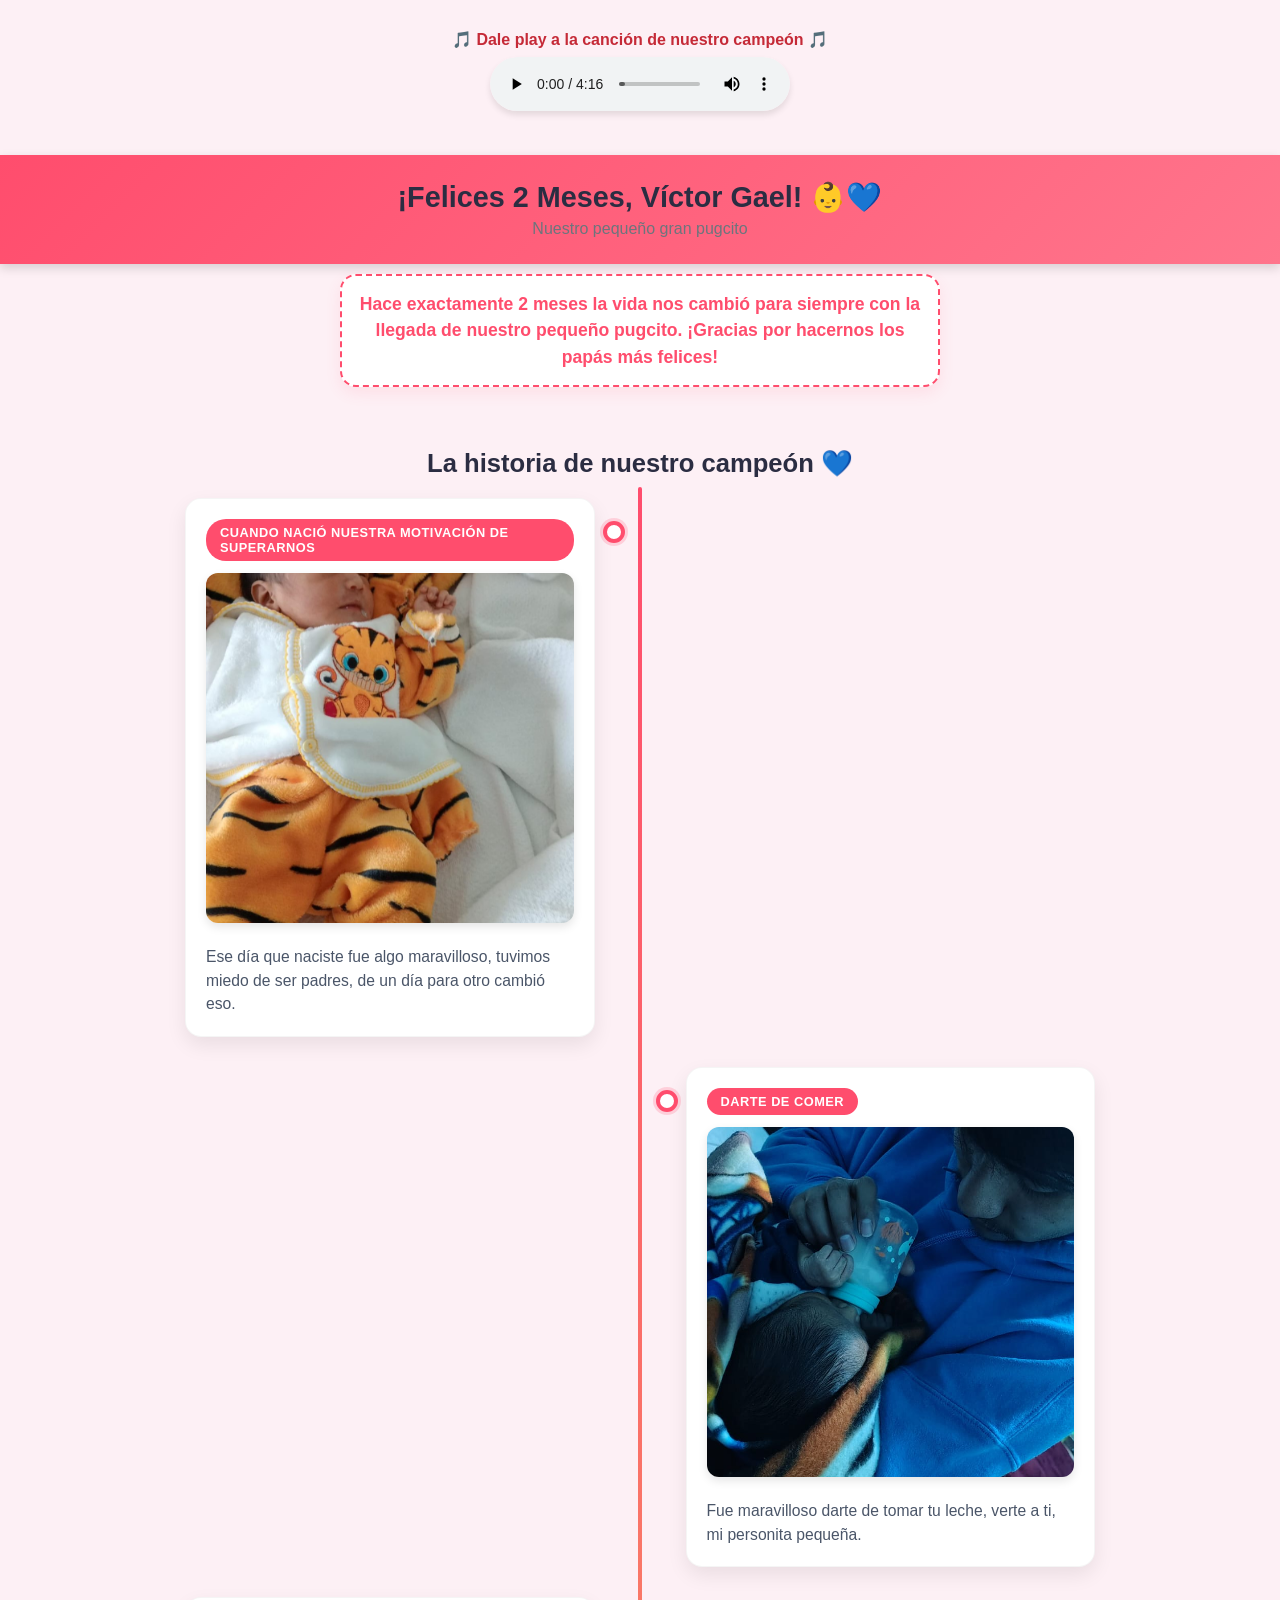
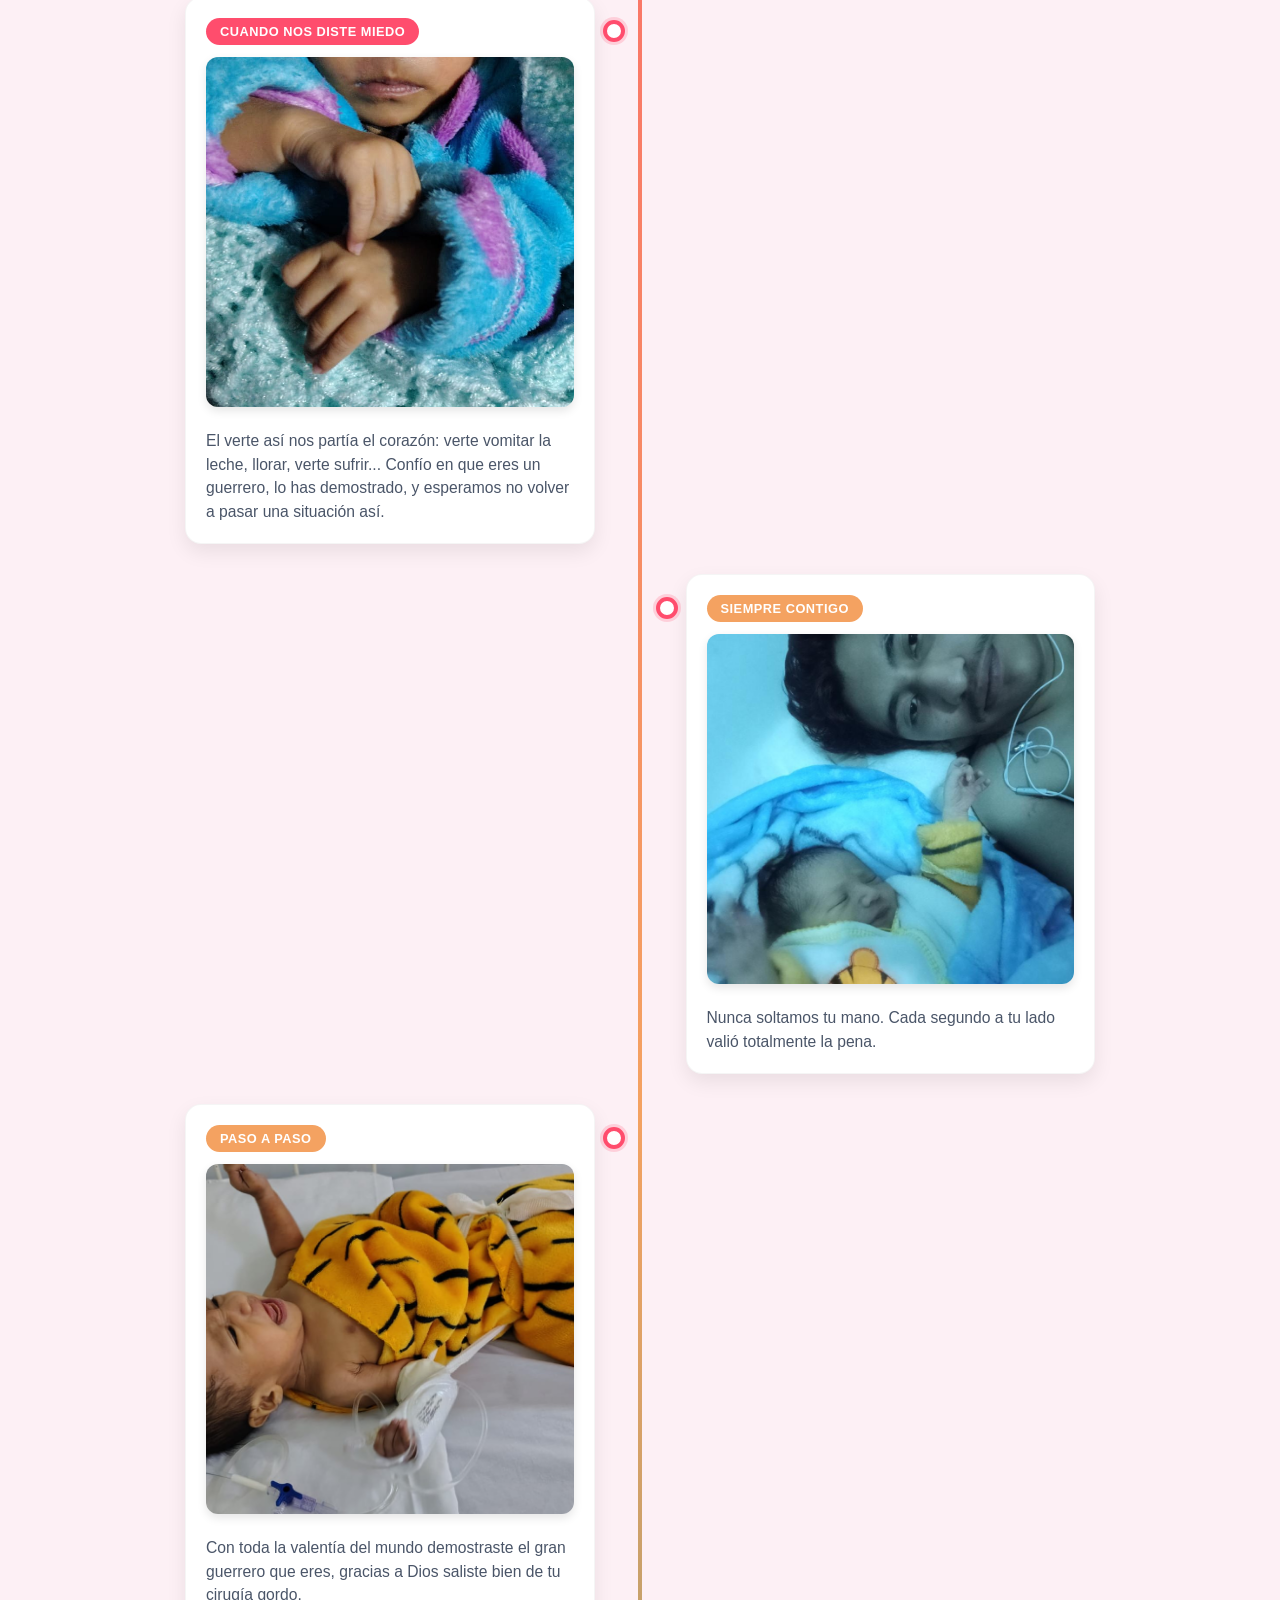
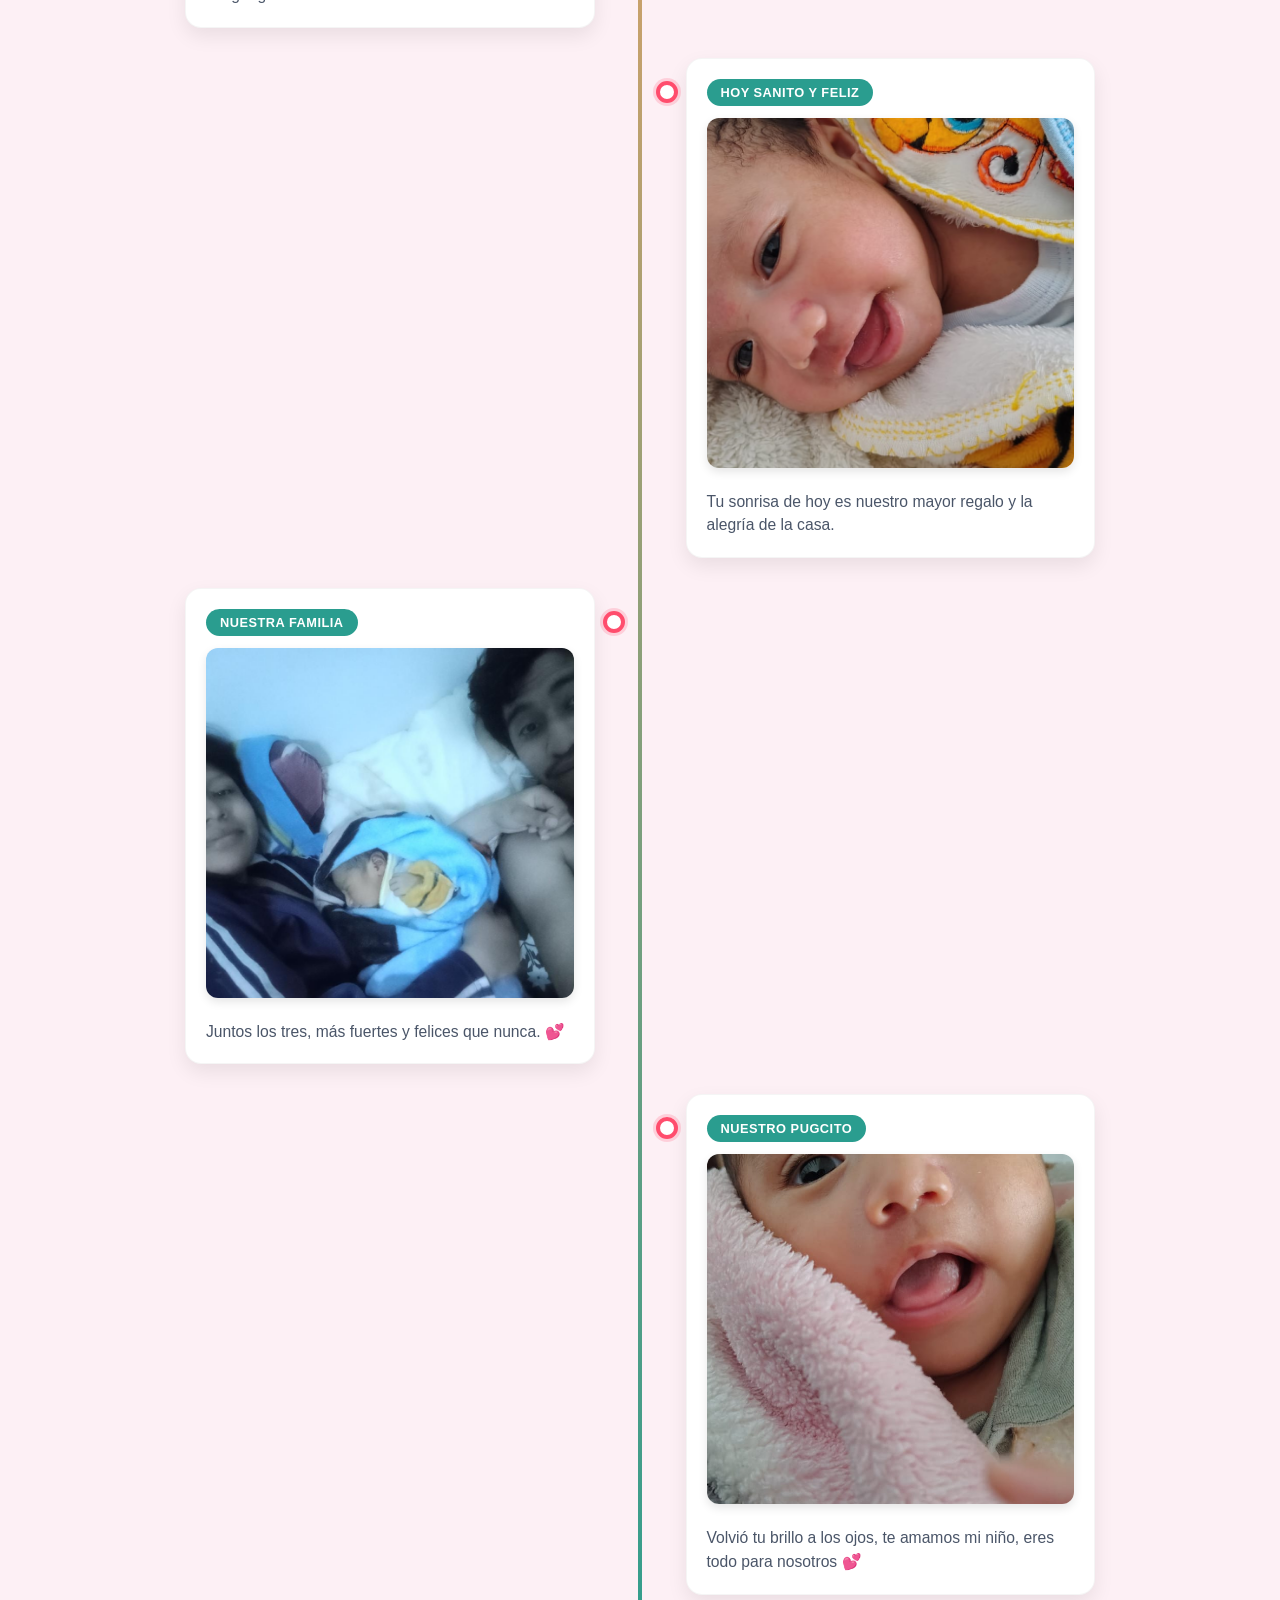
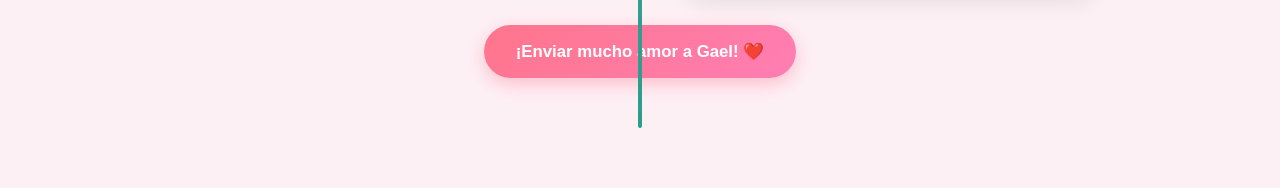
==== gansito_/index.html @ 05fab941 "Agregando reproductor con la canción para Gael" ====
<!DOCTYPE html>
<html lang="es">
<head>
    <meta charset="utf-8">
    <meta name="viewport" content="width=device-width, initial-scale=1.0">
    <title>¡Felices 2 Meses, Víctor Gael! 👶💙</title>
     <link rel="icon" type="image/jpg" href="img/familia.jpg">
    <link rel="stylesheet" href="estilos/estilos.css">
</head>
<body>
    <!-- ====== Reproductor de música ====== -->
    <div style="text-align: center; margin: 30px 0 40px 0;">
        <p style="color: #c52a37; font-size: 1rem; margin-bottom: 8px; font-weight: bold;">🎵 Dale play a la canción de nuestro campeón 🎵</p>
        <audio controls style="outline: none; border-radius: 30px; box-shadow: 0 4px 6px rgba(0,0,0,0.1);">
            <source src="song/En Mi Corazón Vivirás (Versión De Phil).mp3" type="audio/mpeg">
            Tu navegador no soporta el reproductor de audio.
        </audio>
    </div>
    <!-- =============================================== -->
    <!-- Encabezado centrado en los 2 meses -->
    <header style="text-align: center; padding: 25px 15px 10px 15px;">
        <h1 style="color: #2b2d42; font-size: 1.8rem; margin: 0;">¡Felices 2 Meses, Víctor Gael! 👶💙</h1>
        <p style="color: #6c757d; font-size: 1rem; margin-top: 6px;">Nuestro pequeño gran pugcito</p>
    </header>

    <!-- Tarjeta especial de mensaje -->
    <section class="tarjeta-gael" style="text-align: center; margin: 10px auto; padding: 15px;">
        <p id="mensajeGael" style="font-weight: bold; color: #ff4d6d; font-size: 1.1rem;">
            ¡Hoy celebramos tus primeros 2 meses de vida, de fuerza y de pura alegría! 🎉
        </p>
    </section>

    <!-- Historia y línea del tiempo -->
    <section class="linea-tiempo">
        <h2 style="text-align: center; color: #2b2d42; margin-bottom: 20px;">La historia de nuestro campeón 💙</h2>

        <!-- Etapa 1: Cuando nació nuestro pugcito -->
        <div class="tarjeta-historia">
            <span class="badge peligro">Cuando nació nuestra motivación de superarnos</span>
            <img src="img/Gael1.jpg" alt="Gael en el hospital">
            <p>Ese día que naciste fue algo maravilloso, tuvimos miedo de ser padres, de un día para otro cambió eso.</p>
        </div>

        <!-- Etapa 2: Mi primer contacto contigo -->
        <div class="tarjeta-historia">
            <span class="badge peligro">Darte de comer</span>
            <img src="img/papapug.jpg" alt="Gael papeando">
            <p>Fue maravilloso darte de tomar tu leche, verte a ti, mi personita pequeña.</p>
        </div>

        <!-- Etapa 3: Cuando nos diste miedo -->
        <div class="tarjeta-historia">
            <span class="badge peligro">Cuando nos diste miedo</span>
            <img src="img/gael4.jpg" alt="Gael enfermito">
            <p>El verte así nos partía el corazón: verte vomitar la leche, llorar, verte sufrir... Confío en que eres un guerrero, lo has demostrado, y esperamos no volver a pasar una situación así.</p>
        </div>

        <!-- Etapa 4: Papá y Mamá siempre a tu lado -->
        <div class="tarjeta-historia">
            <span class="badge proceso">Siempre contigo</span>
            <img src="img/yo.jpg" alt="Con papá en el hospital">
            <p>Nunca soltamos tu mano. Cada segundo a tu lado valió totalmente la pena.</p>
        </div>

        <!-- Etapa 5: Recuperación y crecimiento -->
        <div class="tarjeta-historia">
            <span class="badge proceso">Paso a paso</span>
            <img src="img/gael5.jpg" alt="Gael de tigrecito">
            <p>Con toda la valentía del mundo demostraste el gran guerrero que eres, gracias a Dios saliste bien de tu cirugía gordo.</p>
        </div>

        <!-- Etapa 6: Hoy sanito y sonriente -->
        <div class="tarjeta-historia">
            <span class="badge exito">Hoy sanito y feliz</span>
            <img src="img/gael6.jpg" alt="Gael sonriendo">
            <p>Tu sonrisa de hoy es nuestro mayor regalo y la alegría de la casa.</p>
        </div>

        <!-- Etapa 7: Nuestra familia unida -->
        <div class="tarjeta-historia">
            <span class="badge exito">Nuestra Familia</span>
            <img src="img/familia.jpg" alt="Familia unida">
            <p>Juntos los tres, más fuertes y felices que nunca. 💕</p>
        </div>

        <!-- Etapa 8: Nuestro Pugcito -->
        <div class="tarjeta-historia">
            <span class="badge exito">Nuestro Pugcito</span>
            <img src="img/gael7.jpg" alt="Nuestro Pugcito Gael">
            <p>Volvió tu brillo a los ojos, te amamos mi niño, eres todo para nosotros 💕</p>
        </div>

    </section>


    <!-- Conexión a tu JavaScript -->
    <script src="javascript/Javascript.js"></script>

</body>
</html>
---- gansito_/estilos/estilos.css ----
/* ==========================================
   1. RESETS Y ESTILOS GENERALES
   ========================================== */
* {
    box-sizing: border-box;
}

body {
    background-color: #fdf0f5;
    font-family: 'Segoe UI', Arial, sans-serif;
    text-align: center;
    margin: 0;
    padding: 0;
    overflow-x: hidden;
}

header {
    background: linear-gradient(135deg, #ff4d6d 0%, #ff758c 100%);
    color: white;
    padding: 30px 20px;
    box-shadow: 0 4px 10px rgba(0, 0, 0, 0.15);
}

header h1 {
    font-size: 1.8rem;
    margin: 0;
}

/* ==========================================
   2. TARJETA DESTACADA (2 MESES GAEL)
   ========================================== */
.tarjeta-gael {
    background-color: #ffffff;
    border: 2px dashed #ff4d6d;
    margin: 25px auto;
    padding: 20px;
    width: 90%;
    max-width: 600px;
    border-radius: 16px;
    box-shadow: 0 6px 15px rgba(255, 77, 109, 0.1);
}

.tarjeta-gael p {
    color: #ff4d6d;
    font-size: 1.1rem;
    font-weight: bold;
    margin: 0;
    line-height: 1.5;
}

/* ==========================================
   3. LÍNEA DE TIEMPO (MÓVIL POR DEFECTO)
   ========================================== */
.linea-tiempo {
    position: relative;
    max-width: 550px;
    margin: 20px auto;
    padding: 10px 15px 40px 15px;
}

.linea-tiempo h2 {
    text-align: center;
    font-size: 1.6rem;
    color: #2b2d42;
    margin-bottom: 30px;
}

/* Línea vertical en celulares */
.linea-tiempo::before {
    content: '';
    position: absolute;
    top: 80px;
    bottom: 40px;
    left: 28px;
    width: 4px;
    background: linear-gradient(180deg, #ff4d6d 0%, #f4a261 50%, #2a9d8f 100%);
    border-radius: 2px;
}

.tarjeta-historia {
    position: relative;
    background: #ffffff;
    border-radius: 16px;
    padding: 20px;
    margin-left: 35px;
    margin-bottom: 30px;
    box-shadow: 0 8px 20px rgba(0, 0, 0, 0.08);
    border: 1px solid rgba(0, 0, 0, 0.04);
    text-align: left;
    
    opacity: 0;
    transform: translateY(30px);
    transition: all 0.6s cubic-bezier(0.16, 1, 0.3, 1);
}

.tarjeta-historia.visible {
    opacity: 1;
    transform: translateY(0);
}

/* Punto en la línea vertical */
.tarjeta-historia::before {
    content: '';
    position: absolute;
    left: -29px;
    top: 22px;
    width: 14px;
    height: 14px;
    border-radius: 50%;
    background: #ffffff;
    border: 4px solid #ff4d6d;
    box-shadow: 0 0 0 3px rgba(255, 77, 109, 0.2);
}

.tarjeta-historia:hover {
    transform: translateY(-4px);
    box-shadow: 0 12px 25px rgba(0, 0, 0, 0.12);
}

/* Imágenes dentro de la tarjeta */
.tarjeta-historia img {
    width: 100%;
    height: 280px;
    object-fit: cover; /* Recorta perfectamente la imagen en la tarjeta */
    object-position: center;
    border-radius: 12px;
    margin: 12px 0 8px 0;
    box-shadow: 0 4px 10px rgba(0, 0, 0, 0.1);
    cursor: pointer;
    transition: transform 0.3s ease;
}

.tarjeta-historia img:hover {
    transform: scale(1.02);
}

.tarjeta-historia p {
    font-size: 0.98rem;
    color: #4a5568;
    line-height: 1.5;
    margin: 10px 0 0 0;
}

/* Badges de etapa */
.badge {
    display: inline-block;
    padding: 6px 14px;
    border-radius: 20px;
    font-size: 0.8rem;
    font-weight: 700;
    letter-spacing: 0.5px;
    text-transform: uppercase;
    color: #ffffff;
}

.badge.peligro { background: #ff4d6d; }
.badge.proceso { background: #f4a261; }
.badge.exito   { background: #2a9d8f; }

/* ==========================================
   4. BOTÓN Y CORAZONES FLOTANTES
   ========================================== */
.contenedor-amor {
    text-align: center;
    margin: 30px 0 40px 0;
}

.btn-amor {
    background: linear-gradient(135deg, #ff758c 0%, #ff7eb3 100%);
    color: white;
    border: none;
    padding: 16px 32px;
    font-size: 1.05rem;
    font-weight: bold;
    border-radius: 30px;
    cursor: pointer;
    box-shadow: 0 6px 18px rgba(255, 117, 140, 0.4);
    transition: transform 0.2s, box-shadow 0.2s;
}

.btn-amor:hover {
    transform: translateY(-2px);
    box-shadow: 0 8px 22px rgba(255, 117, 140, 0.5);
}

.btn-amor:active {
    transform: scale(0.95);
}

.corazon-flotante {
    position: fixed;
    bottom: -20px;
    font-size: 26px;
    pointer-events: none;
    z-index: 9999;
    animation: flotar 3s linear forwards;
}

@keyframes flotar {
    0% {
        transform: translateY(0) scale(0.8) rotate(0deg);
        opacity: 1;
    }
    100% {
        transform: translateY(-100vh) scale(1.4) rotate(360deg);
        opacity: 0;
    }
}

/* ==========================================
   5. MODAL VISOR EN PANTALLA COMPLETA
   ========================================== */
.modal-visor {
    display: none;
    position: fixed;
    top: 0; left: 0;
    width: 100%; height: 100%;
    background: rgba(0, 0, 0, 0.88);
    z-index: 10000;
    justify-content: center;
    align-items: center;
    padding: 20px;
    backdrop-filter: blur(4px);
}

/* Ajuste clave para que la imagen 6 o fotos grandes no salgan desbordadas */
.modal-visor img {
    max-width: 85vw;
    max-height: 75vh;
    width: auto;
    height: auto;
    object-fit: contain; 
    border-radius: 12px;
    box-shadow: 0 10px 30px rgba(0, 0, 0, 0.6);
}

/* ==========================================
   6. RESPONSIVO PARA TABLETS Y COMPUTADORAS
   ========================================== */
@media (min-width: 768px) {
    header h1 {
        font-size: 2.2rem;
    }

    .linea-tiempo {
        max-width: 850px;
        padding: 20px 20px 50px 20px;
    }

    /* Centra la línea vertical en pantallas grandes */
    .linea-tiempo::before {
        left: 50%;
        transform: translateX(-50%);
    }

    /* Ancho de tarjeta para distribución en 2 columnas */
    .tarjeta-historia {
        width: 45%;
        margin-left: 0;
    }

    /* Alterna tarjetas izquierda / derecha */
    .tarjeta-historia:nth-of-type(odd) {
        margin-right: auto;
    }

    .tarjeta-historia:nth-of-type(even) {
        margin-left: auto;
    }

    /* Alinear puntos de la línea según el lado */
    .tarjeta-historia:nth-of-type(odd)::before {
        left: auto;
        right: -31px;
    }

    .tarjeta-historia:nth-of-type(even)::before {
        left: -31px;
    }

    .tarjeta-historia img {
        height: 320px;
    }
}

@media (min-width: 1024px) {
    .linea-tiempo {
        max-width: 950px;
    }

    .tarjeta-historia img {
        height: 350px;
    }

    .modal-visor img {
        max-height: 80vh;
    }
}
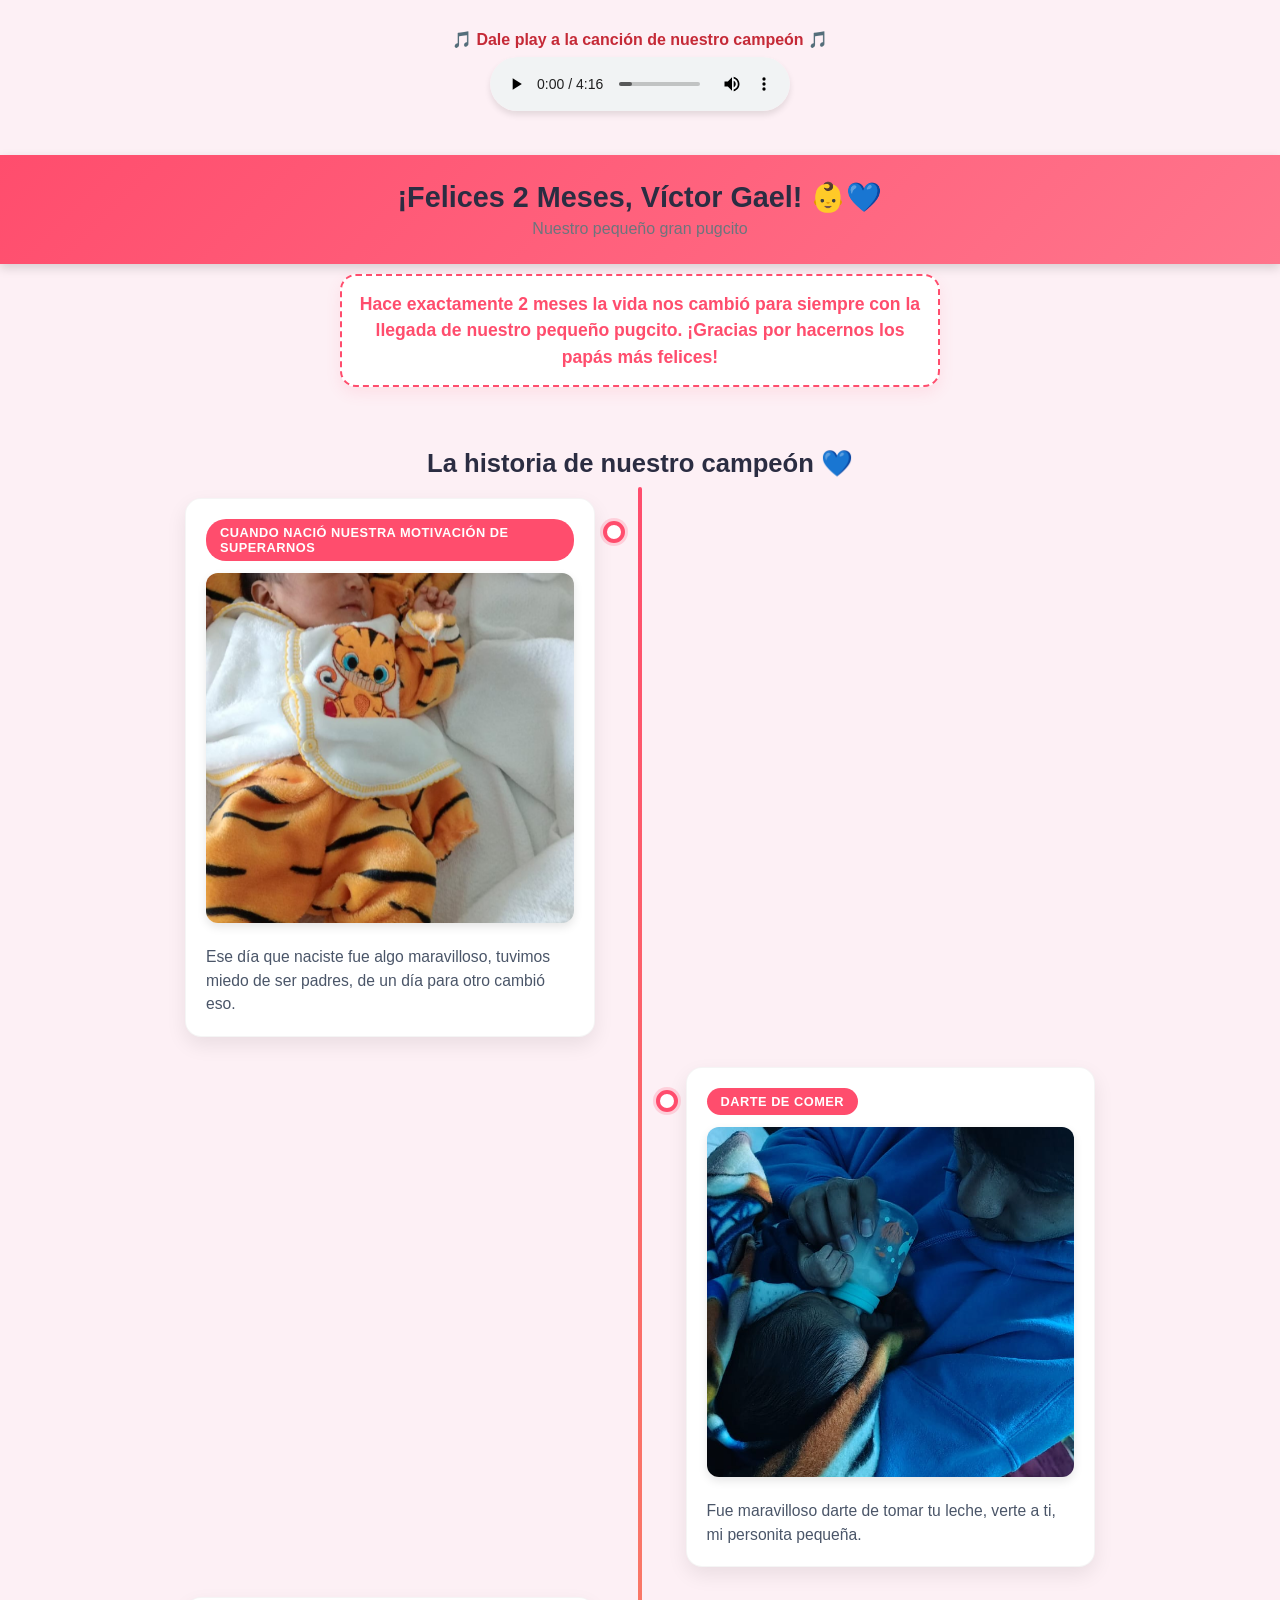
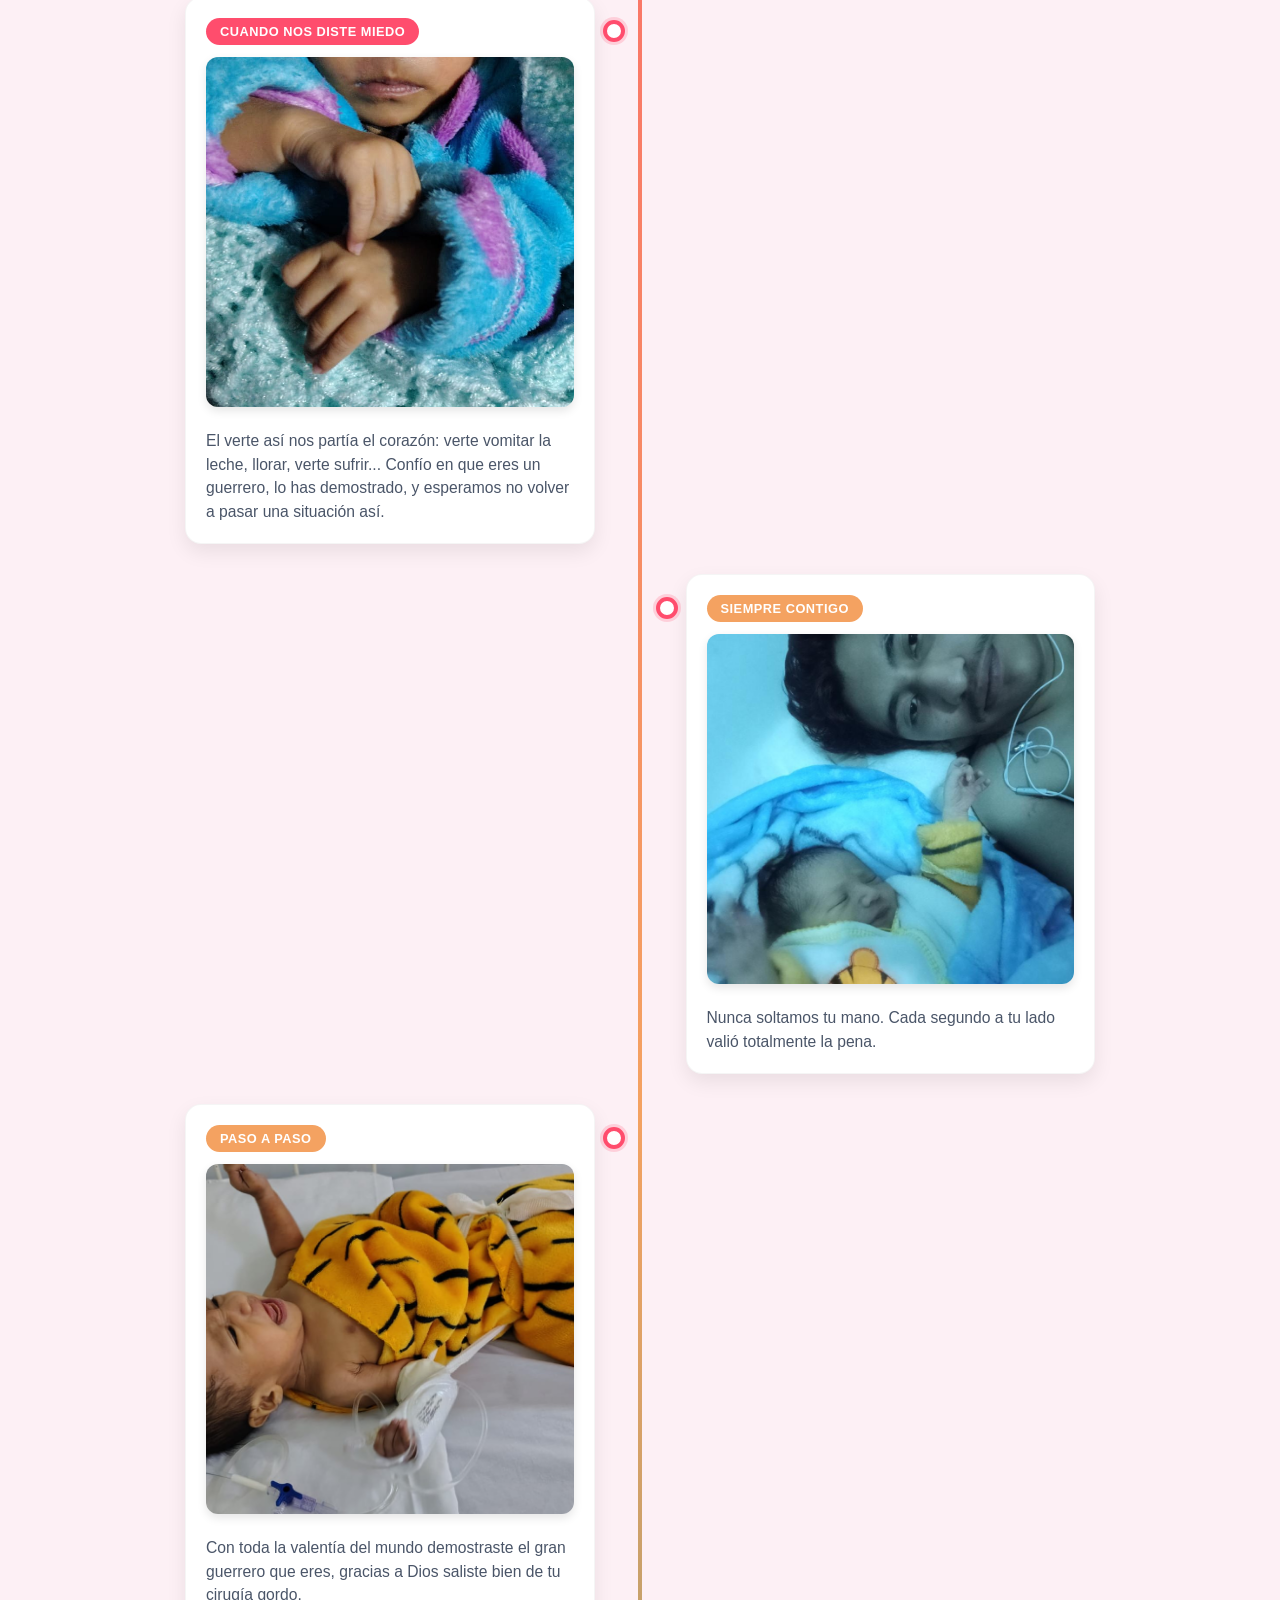
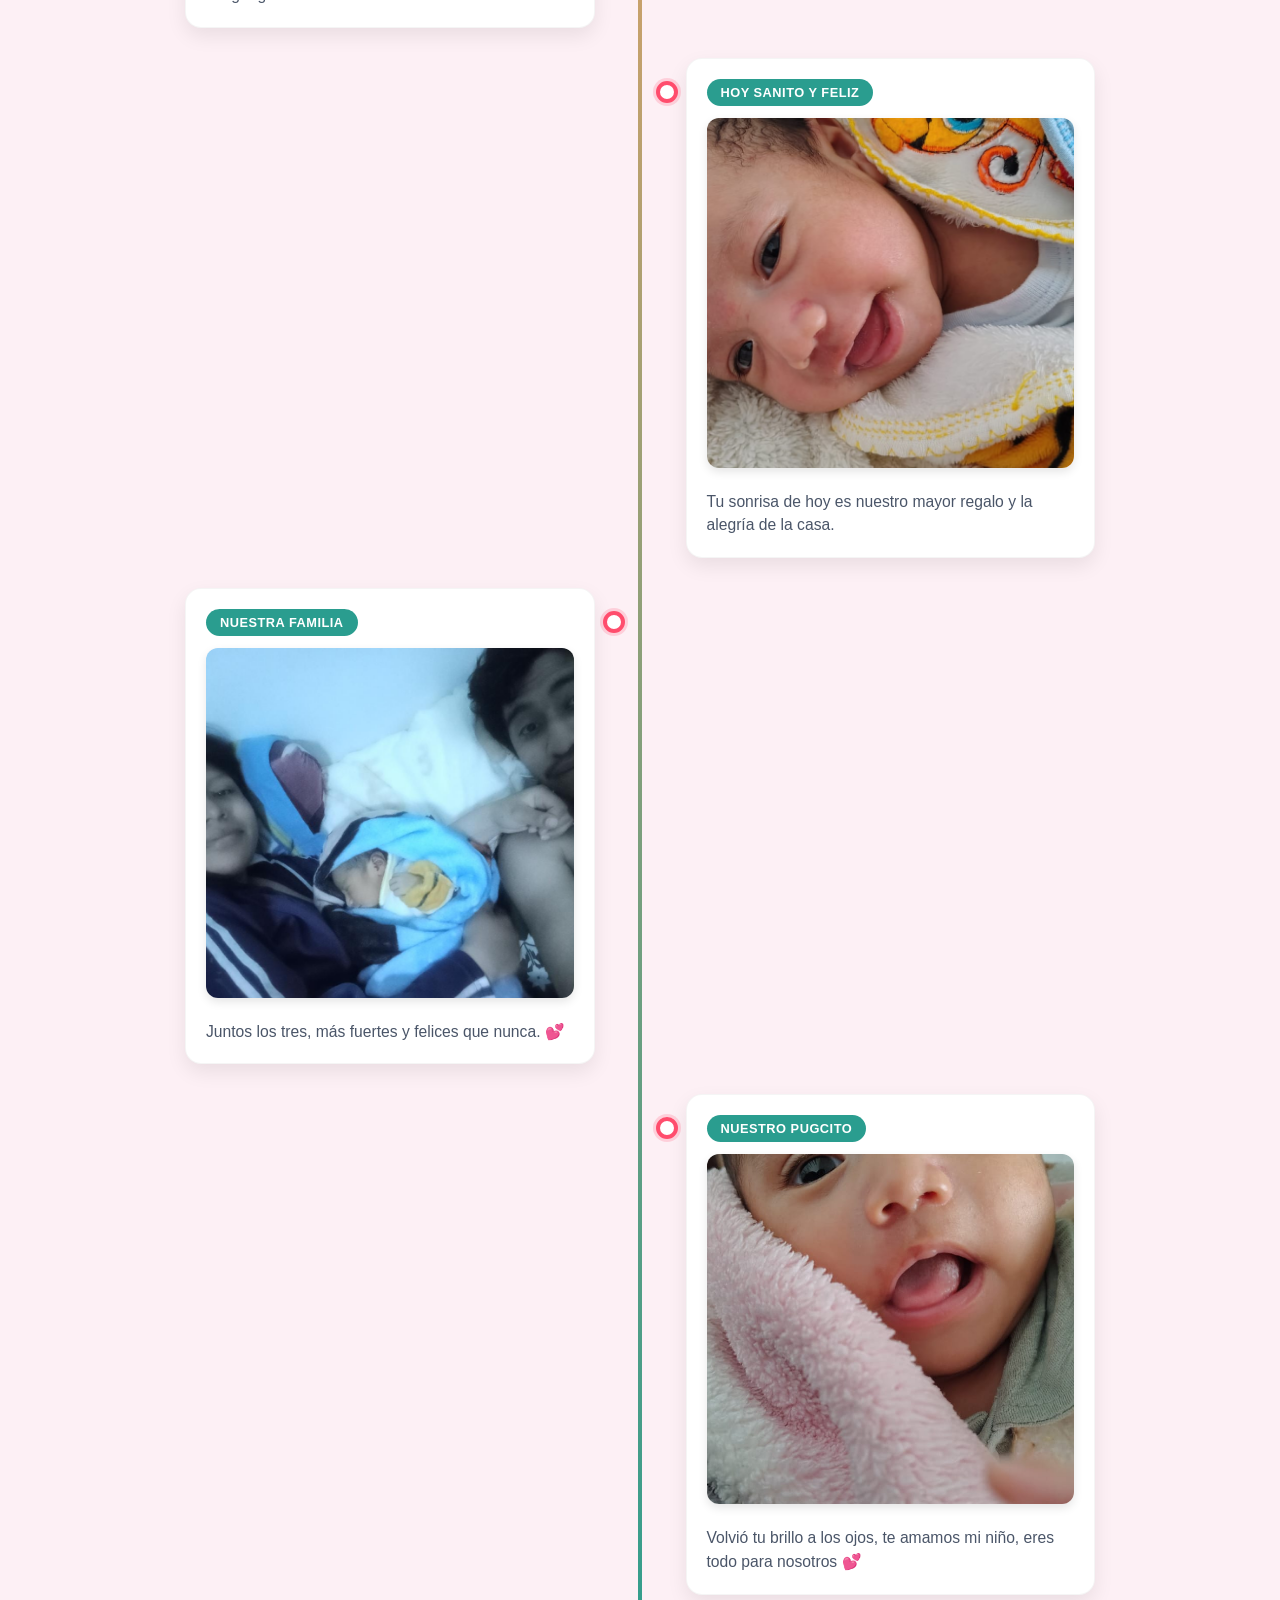
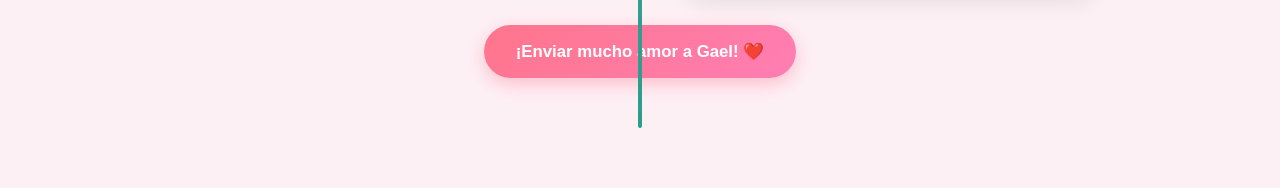
==== commit 12d590e9: "Actualizando linea del mp3 en HTML" ====
--- a/gansito_/index.html
+++ b/gansito_/index.html
@@ -12,7 +12,7 @@
     <div style="text-align: center; margin: 30px 0 40px 0;">
         <p style="color: #c52a37; font-size: 1rem; margin-bottom: 8px; font-weight: bold;">🎵 Dale play a la canción de nuestro campeón 🎵</p>
         <audio controls style="outline: none; border-radius: 30px; box-shadow: 0 4px 6px rgba(0,0,0,0.1);">
-            <source src="song/En Mi Corazón Vivirás (Versión De Phil).mp3" type="audio/mpeg">
+            <source src="song/enmi_corazon_viviras.mp3" type="audio/mpeg">
             Tu navegador no soporta el reproductor de audio.
         </audio>
     </div>
